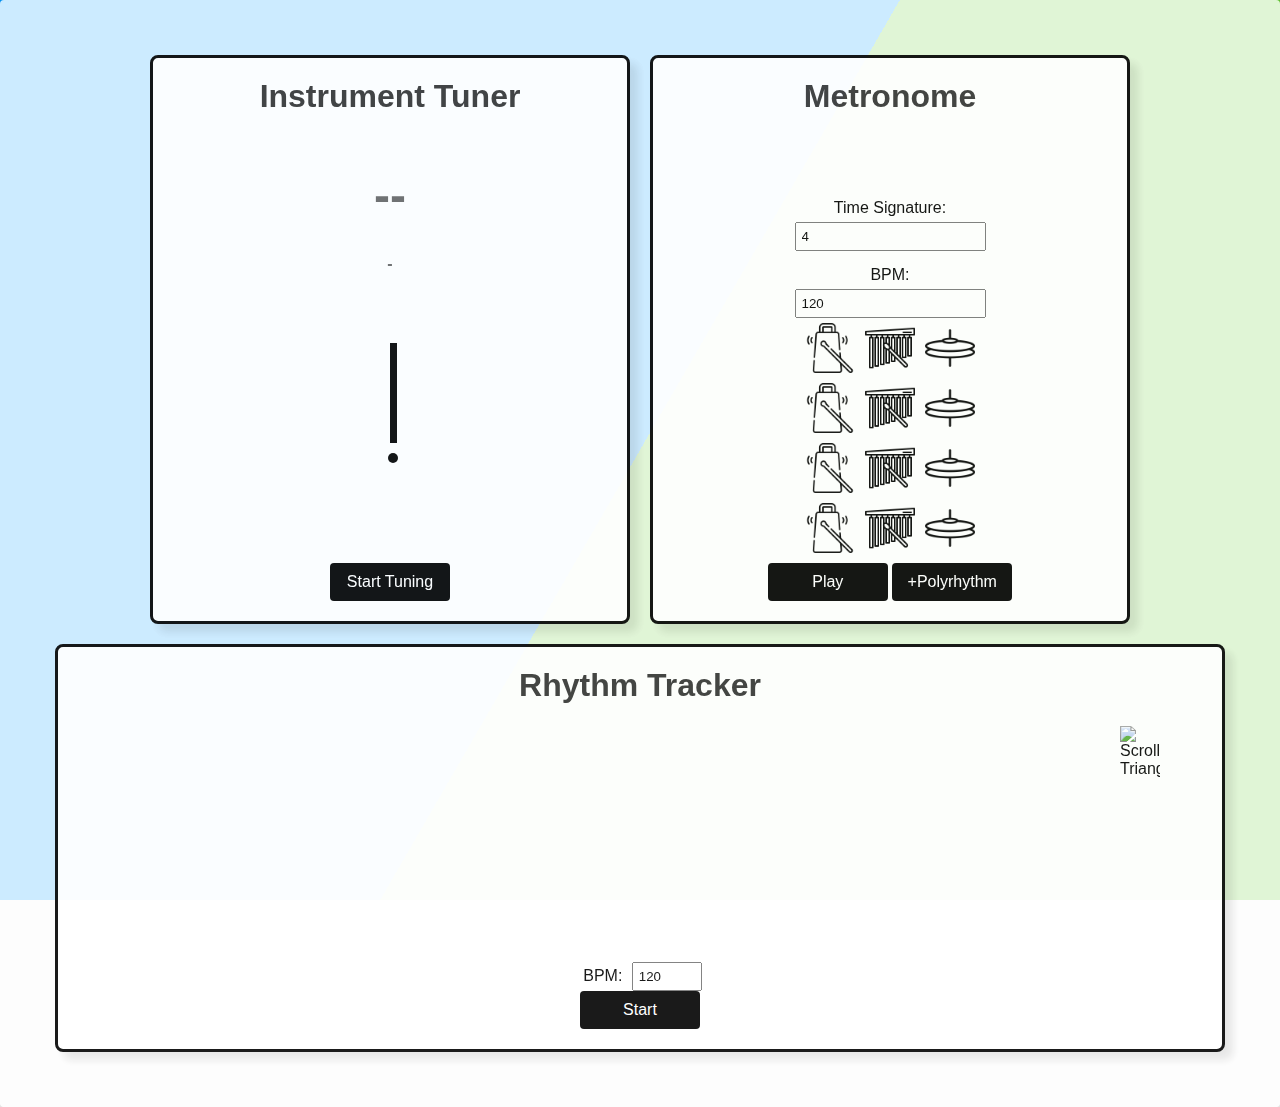
==== index.html @ 8d87af1c "dummy moment" ====
<!DOCTYPE html>
<html lang="en">
<head>
    <meta charset="UTF-8">
    <meta name="viewport" content="width=device-width, initial-scale=1.0">
    <title>Instrument Tuner</title>
    <link rel="stylesheet" type="text/css" href="styles.css">
    <link rel="preload" as="image" href="assets/chime.png">
    <link rel="preload" as="image" href="assets/cowbell.png">
    <link rel="preload" as="image" href="assets/cymbal.png"> 
</head>
<body>
    <div class="bg"></div>
    <div class="bg bg2"></div>
    <div class="bg bg3"></div>
    
    <div class="content">
        <div class="horizontal-container">
            <div class="container">
                <h1>Instrument Tuner</h1>
                <div id="pitch-display">--</div>
                <div id="cents-display">-</div>
                <div class="pendulum-container">
                    <div id="pendulum"></div>
                </div>
                <button id="toggle-tuner">Start Tuning</button>
            </div>
            <div class="container">
                <h2>Metronome</h2>
                <div id="metronome-interface">
                    <div id="time-signature-container">
                        <label for="time-signature-input">Time Signature:</label>
                        <input type="number" id="time-signature-input" min="2" value="4">
                    </div>
                    <div id="bpm-container">
                        <label for="bpm-input">BPM:</label>
                        <input type="number" id="bpm-input" min="1" value="120">
                        
                    </div>
                    <div id="bars-container">
                        <div id="bar-container"></div>
                        <div id="poly-bar-container"></div>
                    </div>
                    <div id="sound-selector-container"></div>
                    <button id="play-button">Play</button>
                    <button id="poly-button">+Polyrhythm</button>
                </div>
            </div>
        </div>
        <div class="container">
            <h1>Rhythm Tracker</h1>
            <div id="rhythm-display-container">
                <canvas id="rhythm-display" width="200" height="200"></canvas>
                <img id="scrolling-triangle" src="assets/small-triangle-down.png" alt="Scrolling Triangle">
            </div>
            <div id="bpm-input-container">
                <label for="bpm-input">BPM:</label>
                <input type="number" id="rt-bpm-input" min="1" max="250" value="120">
            </div>
            <button id="rhythm-button">Play</button>
        </div>
    </div>
    <script src="tuner.js"></script>
    <script src="rhythmTracker.js"></script>
    <script src="metronome.js"></script>
    <script src="script.js"></script>
</body>
</html>
---- styles.css ----
html {
  height: 100%;
}

body {
  font-family: 'Segoe UI', Tahoma, Geneva, Verdana, sans-serif;
  background-color: #f5f5f5;
  align-items: center;
  justify-content: center;
  height: 100vh;
  margin: 0;
}

.bg {
  animation: slide 3s ease-in-out infinite alternate;
  background-image: linear-gradient(-60deg, #6c3 50%, #09f 50%);
  bottom: 0;
  left: -50%;
  opacity: 1;
  position: fixed;
  right: -50%;
  top: 0;
  z-index: -1;
}

.bg2 {
  animation-direction: alternate-reverse;
  animation-duration: 4s;
}

.bg3 {
  animation-duration: 5s;
}

.content {
  background-color: rgba(255, 255, 255, .8);
  border-radius: .25em;
  box-shadow: 0 0 .25em rgba(0, 0, 0, .25);
  box-sizing: border-box;
  padding: 5vmin;
}

.container {
  border-style: solid;
  border-color: black;
  background-color: #ffffff;
  padding: 20px; 
  border-radius: 8px;
  box-shadow: 8px 8px 8px rgba(0, 0, 0, 0.1);
  text-align: center;
  margin: 10px; 
  flex: 1;
  display: flex;
  flex-direction: column;
  justify-content: space-between;
  opacity: .9;
}

.horizontal-container {
  display: flex;
  flex-direction: row;
  justify-content: center;
  text-align: center;
  width: 1000px;
  margin: auto;
}

#bars-container {
  display: flex;
  flex-direction: row;
  justify-content: center;
}

h1, h2 {
  color: #333333;
  font-size: 2rem;
  margin-top: 0;
}

#metronome-interface {
  margin-top: 10px;
}

#rhythm-display {
  font-size: 1rem;
  font-weight: bold;
  margin-top: 2rem;
  color: #666666;
}

#rhythm-display-container {
  position: relative;
  width: 100%; 
}

#scrolling-triangle {
  position: absolute;
  top: 0;
  left: 10;
  width: 40px;
  height: 60px;
}

#time-signature-container {
  padding: 5px;
  display: flex;
  flex-direction: column;
  align-items: center;
}

#bpm-container {
  padding: 5px;
  display: flex;
  flex-direction: column;
  align-items: center;
}

label {
  padding: 5px;
}

input {
  padding: 5px;
}

#pitch-display {
  font-size: 3rem;
  font-weight: bold;
  margin-top: 2rem;
  color: #666666;
}

.bar-container {
  display: flex;
  flex-direction: column;
  align-items: center;
}

.beat-container {
  display: flex;
  justify-content: center;
  margin-bottom: 10px;
}

.beat-container img {
  width: 50px; 
  height: 50px; 
  margin: 0 5px; 
  cursor: pointer;
}

.pendulum-container {
  position: relative;
  width: 100px;
  height: 250px;
  margin: 20px auto;
}

#pendulum {
  position: absolute;
  bottom: 0;
  left: 50%;
  width: 7px;
  height: 100px;
  background-color: black;
  transform-origin: top;
  transform: rotate(180deg); 
  transition: transform 0.1s ease-out, background-color 0.3s ease-out;
}

#pendulum::before {
  content: '';
  position: absolute;
  top: -20px;
  left: 50%;
  transform: translateX(-50%);
  width: 10px;
  height: 10px;
  background-color: black;
  border-radius: 50%;
  transition: background-color 0.3s ease-out;
}

#cents-display {
  font-size: 1rem;
  font-weight: bold;
  margin-top: 2rem;
  color: #666666;
}

button {
  width: 120px; 
  margin: 0 auto; 
  padding: 10px; 
  font-size: 1rem; 
  border: none; 
  border-radius: 4px; 
  background-color: #000000; 
  color: white;
  cursor: pointer; 
}

button:hover {
  background-color: #e84747;
}

@keyframes slide {
  0% {
      transform: translateX(-25%);
  }
  100% {
      transform: translateX(25%);
  }
}
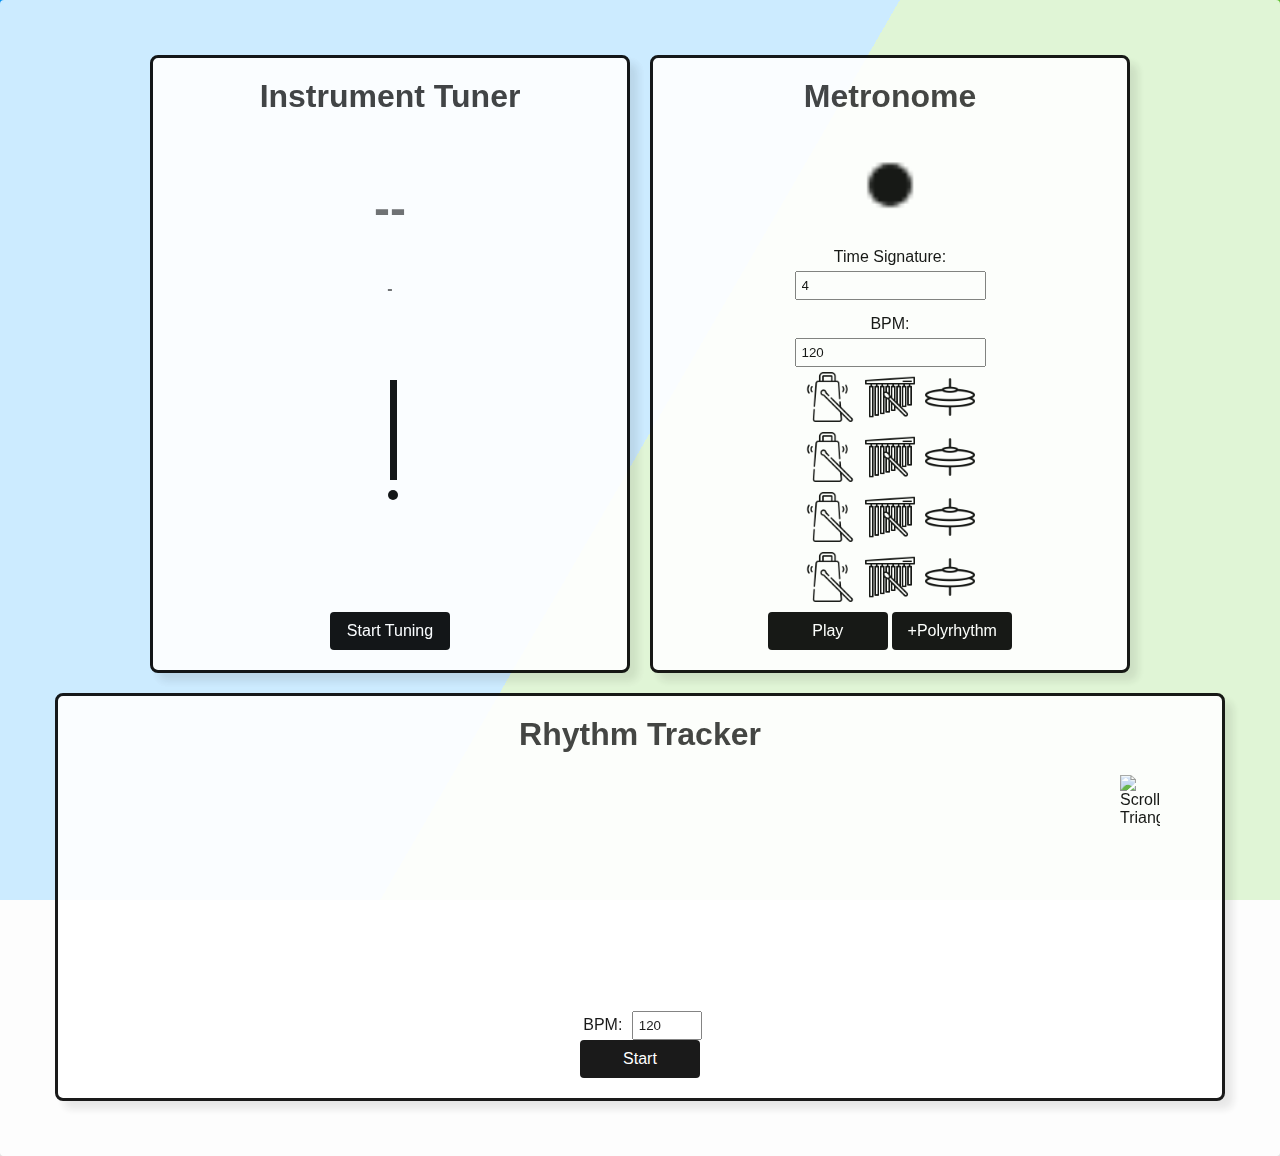
==== commit 683b70cf: "Added metronome visualizer" ====
--- a/index.html
+++ b/index.html
@@ -1,68 +1,69 @@
-<!DOCTYPE html>
-<html lang="en">
-<head>
-    <meta charset="UTF-8">
-    <meta name="viewport" content="width=device-width, initial-scale=1.0">
-    <title>Instrument Tuner</title>
-    <link rel="stylesheet" type="text/css" href="styles.css">
-    <link rel="preload" as="image" href="assets/chime.png">
-    <link rel="preload" as="image" href="assets/cowbell.png">
-    <link rel="preload" as="image" href="assets/cymbal.png"> 
-</head>
-<body>
-    <div class="bg"></div>
-    <div class="bg bg2"></div>
-    <div class="bg bg3"></div>
-    
-    <div class="content">
-        <div class="horizontal-container">
-            <div class="container">
-                <h1>Instrument Tuner</h1>
-                <div id="pitch-display">--</div>
-                <div id="cents-display">-</div>
-                <div class="pendulum-container">
-                    <div id="pendulum"></div>
-                </div>
-                <button id="toggle-tuner">Start Tuning</button>
-            </div>
-            <div class="container">
-                <h2>Metronome</h2>
-                <div id="metronome-interface">
-                    <div id="time-signature-container">
-                        <label for="time-signature-input">Time Signature:</label>
-                        <input type="number" id="time-signature-input" min="2" value="4">
-                    </div>
-                    <div id="bpm-container">
-                        <label for="bpm-input">BPM:</label>
-                        <input type="number" id="bpm-input" min="1" value="120">
-                        
-                    </div>
-                    <div id="bars-container">
-                        <div id="bar-container"></div>
-                        <div id="poly-bar-container"></div>
-                    </div>
-                    <div id="sound-selector-container"></div>
-                    <button id="play-button">Play</button>
-                    <button id="poly-button">+Polyrhythm</button>
-                </div>
-            </div>
-        </div>
-        <div class="container">
-            <h1>Rhythm Tracker</h1>
-            <div id="rhythm-display-container">
-                <canvas id="rhythm-display" width="200" height="200"></canvas>
-                <img id="scrolling-triangle" src="assets/small-triangle-down.png" alt="Scrolling Triangle">
-            </div>
-            <div id="bpm-input-container">
-                <label for="bpm-input">BPM:</label>
-                <input type="number" id="rt-bpm-input" min="1" max="250" value="120">
-            </div>
-            <button id="rhythm-button">Play</button>
-        </div>
-    </div>
-    <script src="tuner.js"></script>
-    <script src="rhythmTracker.js"></script>
-    <script src="metronome.js"></script>
-    <script src="script.js"></script>
-</body>
-</html>
+<!DOCTYPE html>
+<html lang="en">
+<head>
+    <meta charset="UTF-8">
+    <meta name="viewport" content="width=device-width, initial-scale=1.0">
+    <title>Instrument Tuner</title>
+    <link rel="stylesheet" type="text/css" href="styles.css">
+    <link rel="preload" as="image" href="assets/chime.png">
+    <link rel="preload" as="image" href="assets/cowbell.png">
+    <link rel="preload" as="image" href="assets/cymbal.png"> 
+</head>
+<body>
+    <div class="bg"></div>
+    <div class="bg bg2"></div>
+    <div class="bg bg3"></div>
+    
+    <div class="content">
+        <div class="horizontal-container">
+            <div class="container">
+                <h1>Instrument Tuner</h1>
+                <div id="pitch-display">--</div>
+                <div id="cents-display">-</div>
+                <div class="pendulum-container">
+                    <div id="pendulum"></div>
+                </div>
+                <button id="toggle-tuner">Start Tuning</button>
+            </div>
+            <div class="container">
+                <h2>Metronome</h2>
+                <canvas id="metronome" width="100%" height="20px"></canvas>
+                <div id="metronome-interface">
+                    <div id="time-signature-container">
+                        <label for="time-signature-input">Time Signature:</label>
+                        <input type="number" id="time-signature-input" min="2" value="4">
+                    </div>
+                    <div id="bpm-container">
+                        <label for="bpm-input">BPM:</label>
+                        <input type="number" id="bpm-input" min="1" value="120">
+                        
+                    </div>
+                    <div id="bars-container">
+                        <div id="bar-container"></div>
+                        <div id="poly-bar-container"></div>
+                    </div>
+                    <div id="sound-selector-container"></div>
+                    <button id="play-button">Play</button>
+                    <button id="poly-button">+Polyrhythm</button>
+                </div>
+            </div>
+        </div>
+        <div class="container">
+            <h1>Rhythm Tracker</h1>
+            <div id="rhythm-display-container">
+                <canvas id="rhythm-display" width="200" height="200"></canvas>
+                <img id="scrolling-triangle" src="assets/small-triangle-down.png" alt="Scrolling Triangle">
+            </div>
+            <div id="bpm-input-container">
+                <label for="bpm-input">BPM:</label>
+                <input type="number" id="rt-bpm-input" min="1" max="250" value="120">
+            </div>
+            <button id="rhythm-button">Play</button>
+        </div>
+    </div>
+    <script src="tuner.js"></script>
+    <script src="rhythmTracker.js"></script>
+    <script src="metronome.js"></script>
+    <script src="script.js"></script>
+</body>
+</html>
--- a/styles.css
+++ b/styles.css
@@ -180,7 +180,6 @@
   border-radius: 50%;
   transition: background-color 0.3s ease-out;
 }
-
 #cents-display {
   font-size: 1rem;
   font-weight: bold;
